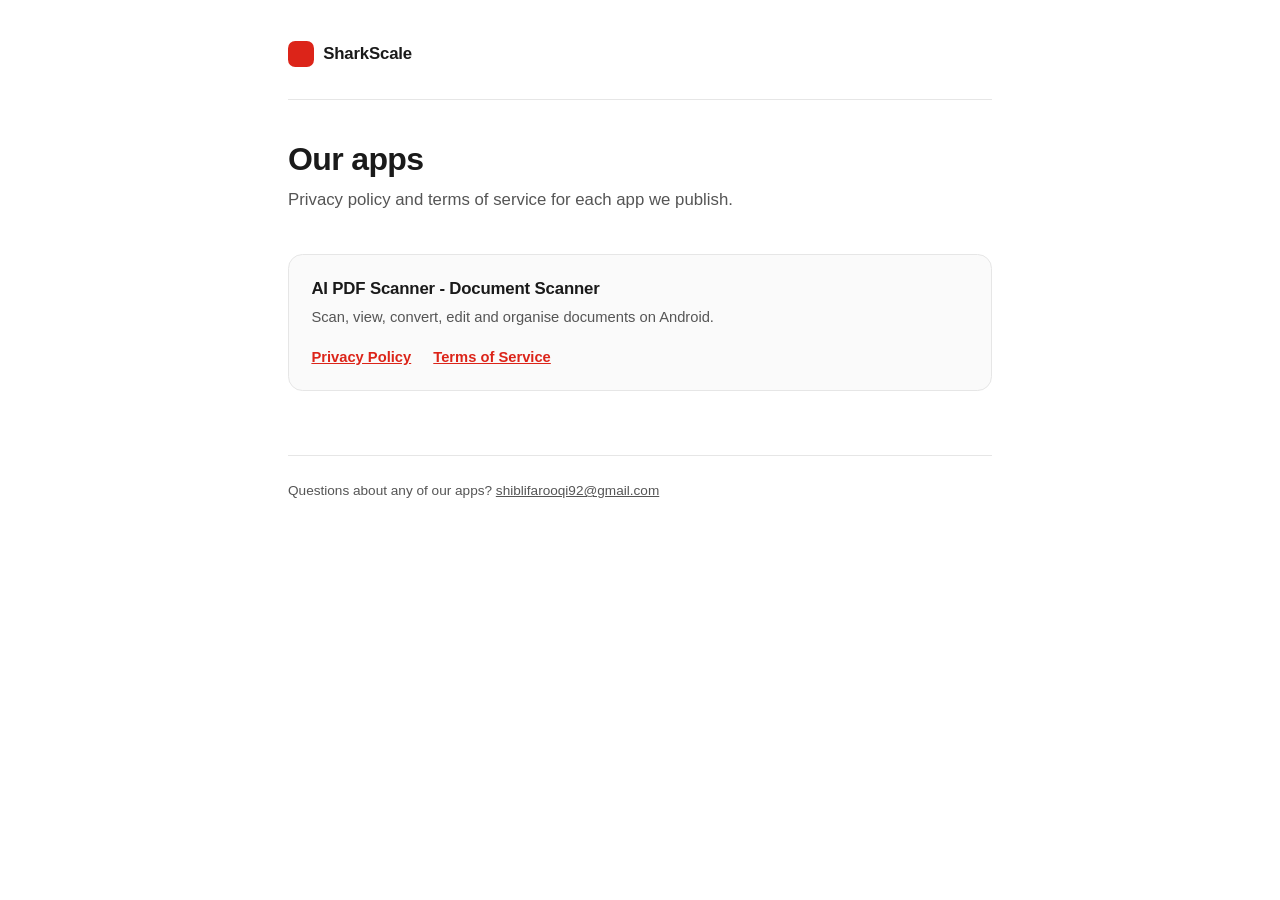
==== index.html @ 964a6905 "Add landing page and legal documents for AI PDF Scanner Static HTML with one stylesheet and no build" ====
<!doctype html>
<html lang="en">
  <head>
    <meta charset="utf-8" />
    <meta name="viewport" content="width=device-width, initial-scale=1" />
    <title>SharkScale</title>
    <meta
      name="description"
      content="SharkScale builds mobile apps. Privacy policies and terms of service for each app."
    />
    <link rel="stylesheet" href="/styles.css" />
  </head>
  <body>
    <div class="wrap">
      <header class="site">
        <a class="brand" href="/"><span class="mark"></span> SharkScale</a>
      </header>

      <h1>Our apps</h1>
      <p class="lead">
        Privacy policy and terms of service for each app we publish.
      </p>
      <p class="updated"></p>

      <ul class="apps">
        <li class="app">
          <h2>AI PDF Scanner - Document Scanner</h2>
          <p>Scan, view, convert, edit and organise documents on Android.</p>
          <a href="/apps/ai-pdf-scanner/privacy/">Privacy Policy</a>
          <a href="/apps/ai-pdf-scanner/terms/">Terms of Service</a>
        </li>
      </ul>

      <footer class="site">
        <p>
          Questions about any of our apps?
          <a href="mailto:shiblifarooqi92@gmail.com">shiblifarooqi92@gmail.com</a>
        </p>
      </footer>
    </div>
  </body>
</html>
---- styles.css ----
/*
 * Shared styles for every page on sharkscale.online.
 *
 * One stylesheet, no build step: these are legal documents that change a few
 * times a year, and anything with a compile step would be one more thing to
 * remember how to run when a policy needs a correction.
 */

:root {
  --brand: #dc2419;
  --ink: #1a1a1a;
  --ink-soft: #555;
  --line: #e6e6e6;
  --page: #ffffff;
  --panel: #fafafa;
  --measure: 44rem;
}

@media (prefers-color-scheme: dark) {
  :root {
    --ink: #ececec;
    --ink-soft: #a8a8a8;
    --line: #2c2c2c;
    --page: #141414;
    --panel: #1c1c1c;
  }
}

* {
  box-sizing: border-box;
}

body {
  margin: 0;
  padding: 0 1.25rem 5rem;
  background: var(--page);
  color: var(--ink);
  font: 16px/1.65 -apple-system, BlinkMacSystemFont, 'Segoe UI', Roboto,
    'Helvetica Neue', Arial, sans-serif;
  -webkit-text-size-adjust: 100%;
}

.wrap {
  max-width: var(--measure);
  margin: 0 auto;
}

header.site {
  padding: 2.5rem 0 1.5rem;
  border-bottom: 1px solid var(--line);
  margin-bottom: 2.5rem;
}

.brand {
  display: inline-flex;
  align-items: center;
  gap: 0.6rem;
  font-weight: 700;
  font-size: 1.05rem;
  color: var(--ink);
  text-decoration: none;
  letter-spacing: -0.01em;
}

.brand .mark {
  width: 1.6rem;
  height: 1.6rem;
  border-radius: 0.45rem;
  background: var(--brand);
  display: inline-block;
}

h1 {
  font-size: 2rem;
  line-height: 1.2;
  letter-spacing: -0.02em;
  margin: 0 0 0.5rem;
}

h2 {
  font-size: 1.15rem;
  letter-spacing: -0.01em;
  margin: 2.5rem 0 0.6rem;
}

p {
  margin: 0 0 1rem;
}

.lead {
  color: var(--ink-soft);
  font-size: 1.05rem;
  margin-bottom: 0.5rem;
}

.updated {
  color: var(--ink-soft);
  font-size: 0.85rem;
  margin: 0 0 2.5rem;
}

a {
  color: var(--brand);
}

/* Card list, used by the landing page to index each app's documents. */
.apps {
  list-style: none;
  padding: 0;
  margin: 0;
  display: grid;
  gap: 1rem;
}

.app {
  border: 1px solid var(--line);
  border-radius: 0.9rem;
  padding: 1.25rem 1.4rem;
  background: var(--panel);
}

.app h2 {
  margin: 0 0 0.15rem;
  font-size: 1.05rem;
}

.app p {
  margin: 0 0 0.9rem;
  color: var(--ink-soft);
  font-size: 0.92rem;
}

.app a {
  font-size: 0.92rem;
  margin-right: 1.1rem;
  font-weight: 600;
}

footer.site {
  margin-top: 4rem;
  padding-top: 1.5rem;
  border-top: 1px solid var(--line);
  color: var(--ink-soft);
  font-size: 0.85rem;
}

footer.site a {
  color: var(--ink-soft);
}
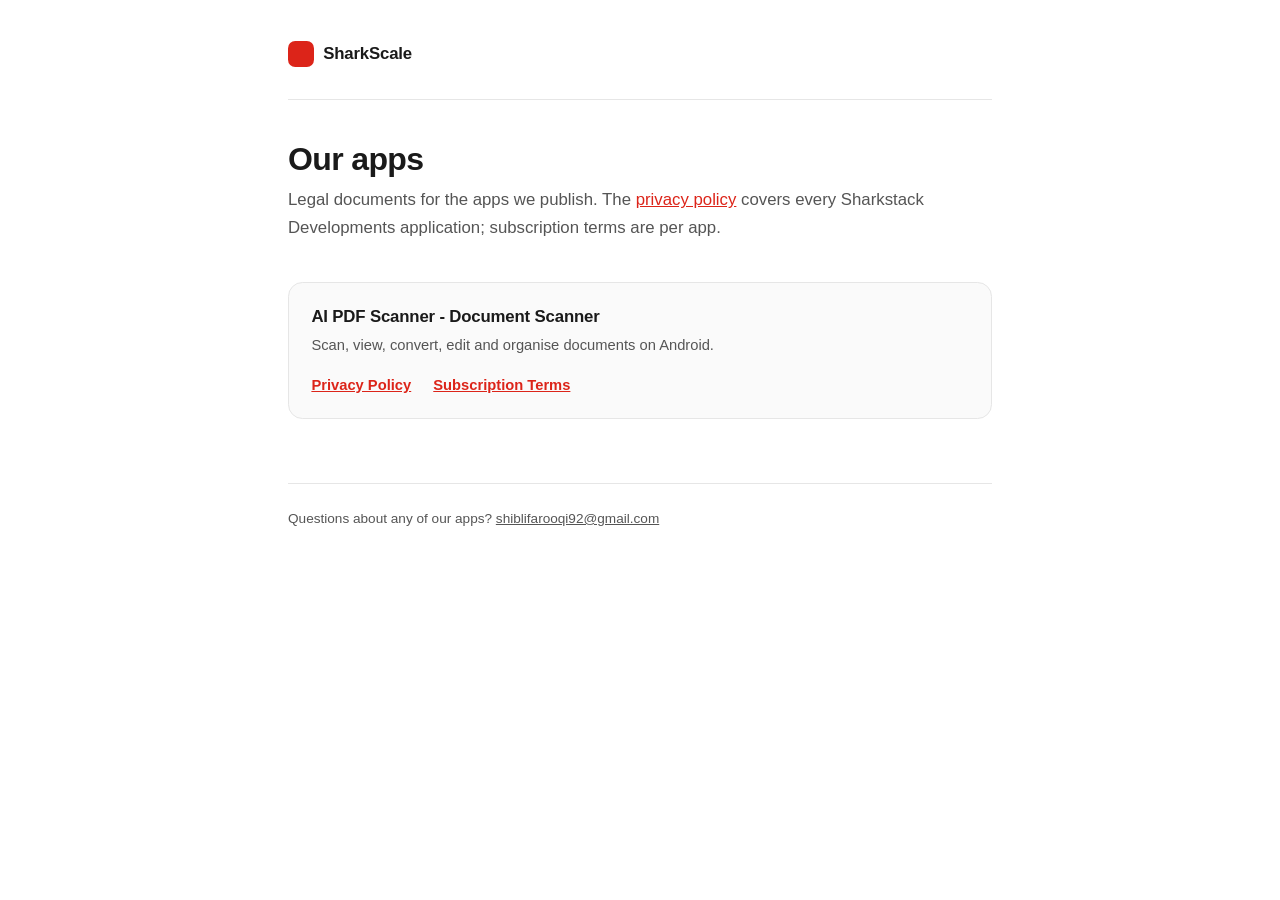
==== commit 3f6c2e18: "Use the reviewed policy and subscription terms Replaces the placeholder wording drawn from the app's" ====
--- a/index.html
+++ b/index.html
@@ -18,7 +18,9 @@
 
       <h1>Our apps</h1>
       <p class="lead">
-        Privacy policy and terms of service for each app we publish.
+        Legal documents for the apps we publish. The
+        <a href="/privacy/">privacy policy</a> covers every Sharkstack
+        Developments application; subscription terms are per app.
       </p>
       <p class="updated"></p>
 
@@ -26,8 +28,8 @@
         <li class="app">
           <h2>AI PDF Scanner - Document Scanner</h2>
           <p>Scan, view, convert, edit and organise documents on Android.</p>
-          <a href="/apps/ai-pdf-scanner/privacy/">Privacy Policy</a>
-          <a href="/apps/ai-pdf-scanner/terms/">Terms of Service</a>
+          <a href="/privacy/">Privacy Policy</a>
+          <a href="/apps/ai-pdf-scanner/terms/">Subscription Terms</a>
         </li>
       </ul>
 
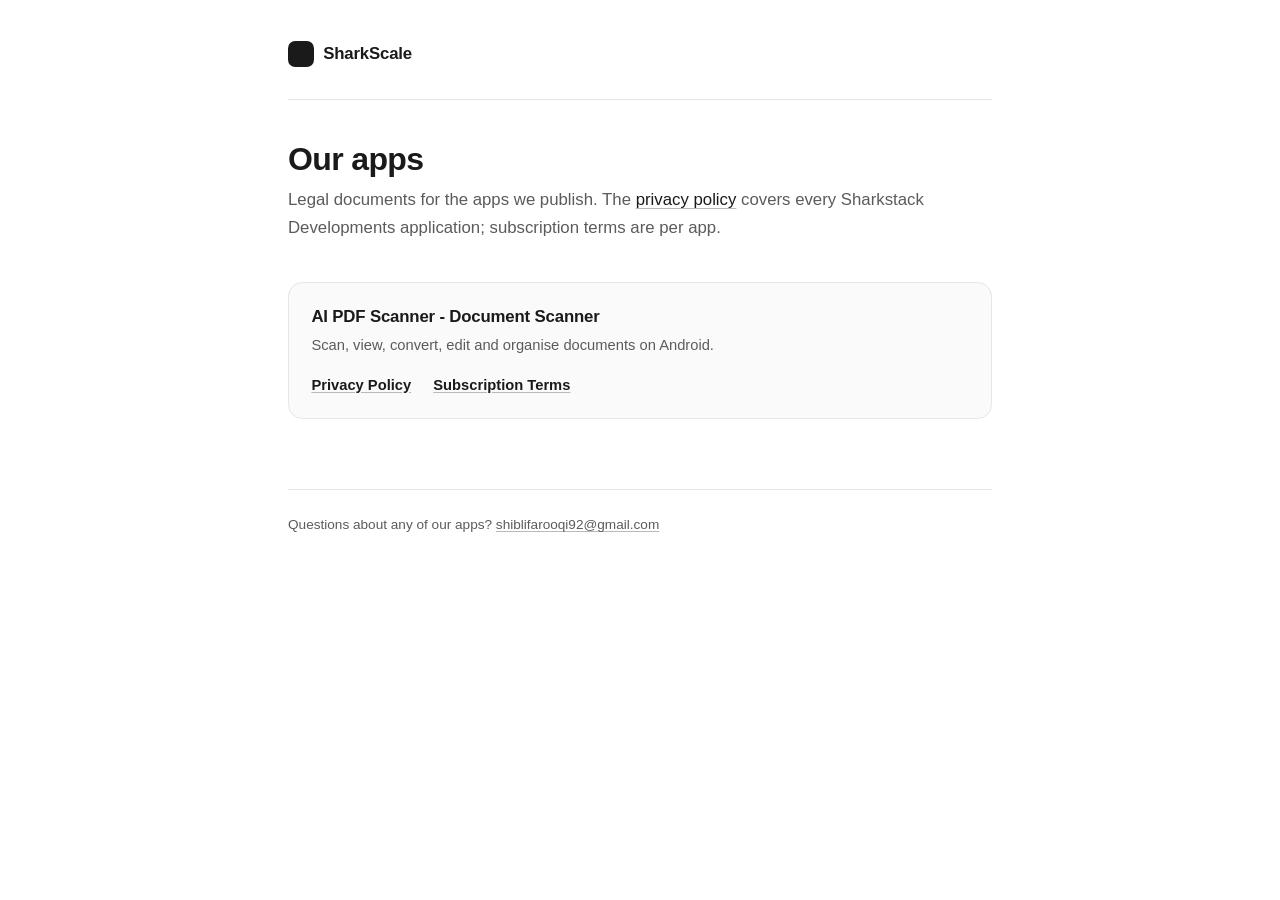
==== commit 27899c58: "Render light for every reader, and drop the red accent Dark mode followed the reader's system prefer" ====
--- a/index.html
+++ b/index.html
@@ -3,6 +3,7 @@
   <head>
     <meta charset="utf-8" />
     <meta name="viewport" content="width=device-width, initial-scale=1" />
+    <meta name="color-scheme" content="light" />
     <title>SharkScale</title>
     <meta
       name="description"
--- a/styles.css
+++ b/styles.css
@@ -1,29 +1,23 @@
 /*
- * Shared styles for every page on sharkscale.online.
+ * Shared styles for every page on legal.sharkscale.online.
  *
  * One stylesheet, no build step: these are legal documents that change a few
  * times a year, and anything with a compile step would be one more thing to
  * remember how to run when a policy needs a correction.
+ *
+ * Light only, and deliberately: a legal page is read once, usually because a
+ * store listing sent someone here, and it should look the same for everyone
+ * who arrives. Following the reader's dark-mode preference gained nothing and
+ * made the page a different document depending on who opened it.
  */
 
 :root {
-  --brand: #dc2419;
   --ink: #1a1a1a;
-  --ink-soft: #555;
+  --ink-soft: #5b5b5b;
   --line: #e6e6e6;
   --page: #ffffff;
   --panel: #fafafa;
   --measure: 44rem;
-}
-
-@media (prefers-color-scheme: dark) {
-  :root {
-    --ink: #ececec;
-    --ink-soft: #a8a8a8;
-    --line: #2c2c2c;
-    --page: #141414;
-    --panel: #1c1c1c;
-  }
 }
 
 * {
@@ -66,7 +60,7 @@
   width: 1.6rem;
   height: 1.6rem;
   border-radius: 0.45rem;
-  background: var(--brand);
+  background: var(--ink);
   display: inline-block;
 }
 
@@ -87,6 +81,15 @@
   margin: 0 0 1rem;
 }
 
+ul {
+  margin: 0 0 1rem;
+  padding-left: 1.25rem;
+}
+
+li {
+  margin-bottom: 0.4rem;
+}
+
 .lead {
   color: var(--ink-soft);
   font-size: 1.05rem;
@@ -99,8 +102,16 @@
   margin: 0 0 2.5rem;
 }
 
+/* Links carry the same ink as the text and lean on the underline, so a
+   paragraph of policy reads as prose rather than a row of coloured pills. */
 a {
-  color: var(--brand);
+  color: var(--ink);
+  text-decoration-color: #b9b9b9;
+  text-underline-offset: 0.15em;
+}
+
+a:hover {
+  text-decoration-color: var(--ink);
 }
 
 /* Card list, used by the landing page to index each app's documents. */
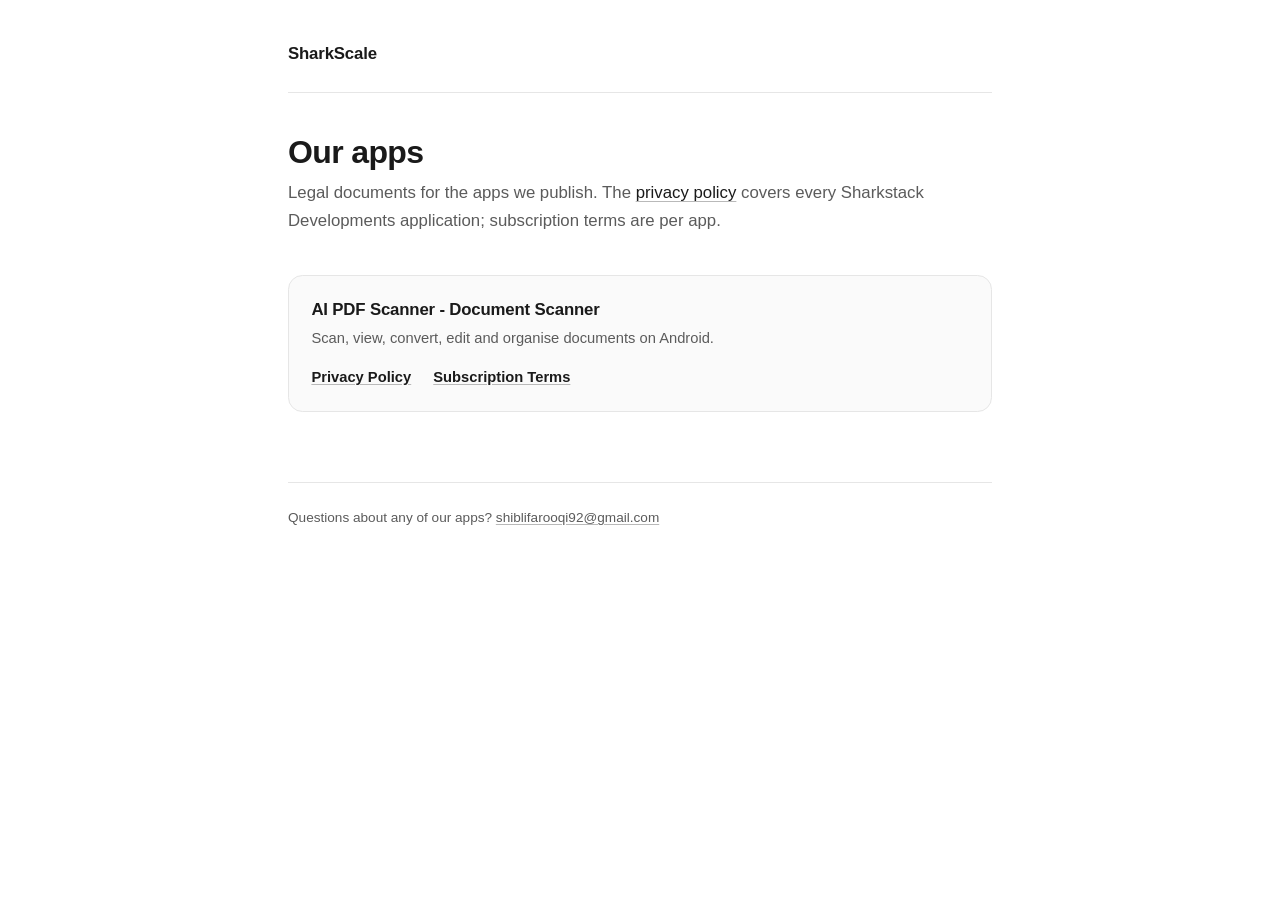
==== commit 3d579a62: "Drop the placeholder brand mark A plain dark square is not a logo, and an empty shape beside the nam" ====
--- a/index.html
+++ b/index.html
@@ -14,7 +14,7 @@
   <body>
     <div class="wrap">
       <header class="site">
-        <a class="brand" href="/"><span class="mark"></span> SharkScale</a>
+        <a class="brand" href="/">SharkScale</a>
       </header>
 
       <h1>Our apps</h1>
--- a/styles.css
+++ b/styles.css
@@ -56,13 +56,6 @@
   letter-spacing: -0.01em;
 }
 
-.brand .mark {
-  width: 1.6rem;
-  height: 1.6rem;
-  border-radius: 0.45rem;
-  background: var(--ink);
-  display: inline-block;
-}
 
 h1 {
   font-size: 2rem;
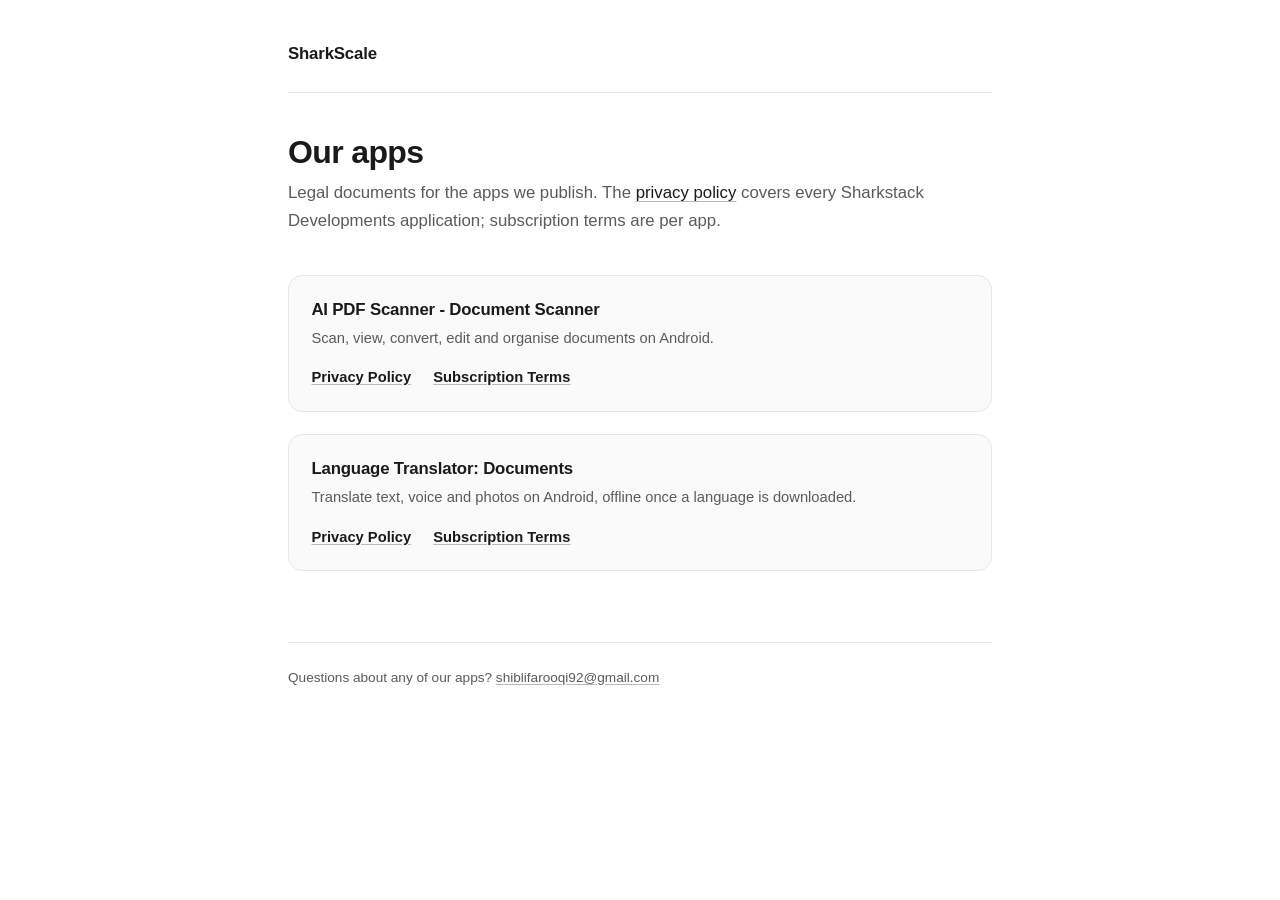
==== commit 1157c066: "Add the Language Translator subscription terms Its own copy of the AI PDF Scanner terms, renamed for" ====
--- a/index.html
+++ b/index.html
@@ -32,6 +32,12 @@
           <a href="/privacy/">Privacy Policy</a>
           <a href="/apps/ai-pdf-scanner/terms/">Subscription Terms</a>
         </li>
+        <li class="app">
+          <h2>Language Translator: Documents</h2>
+          <p>Translate text, voice and photos on Android, offline once a language is downloaded.</p>
+          <a href="/privacy/">Privacy Policy</a>
+          <a href="/apps/ai-translator/terms/">Subscription Terms</a>
+        </li>
       </ul>
 
       <footer class="site">
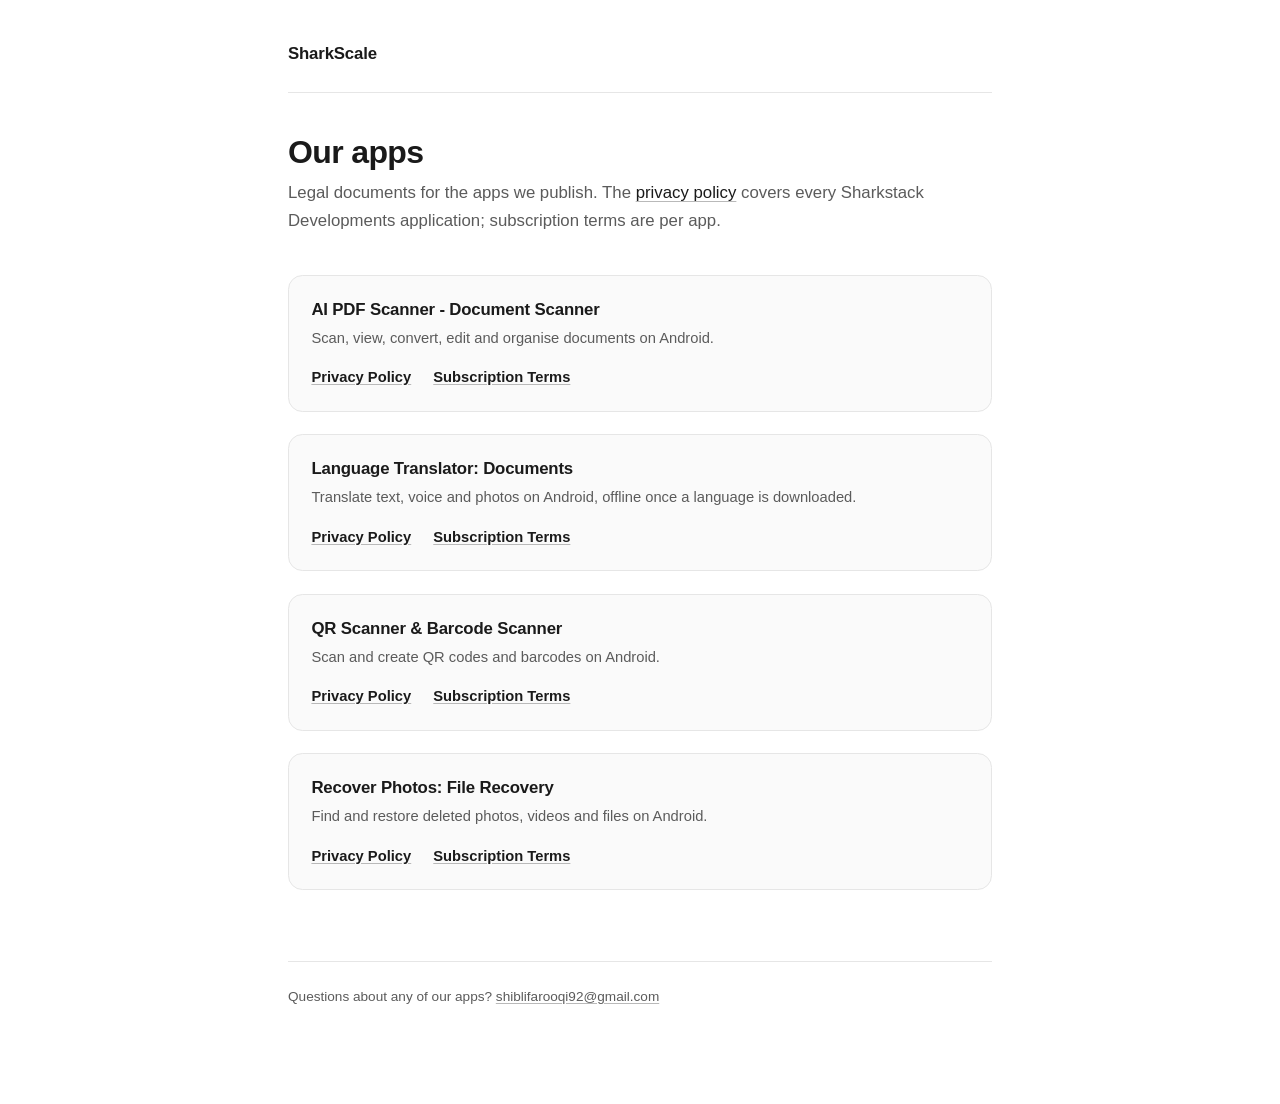
==== commit 77296f59: "Add subscription terms for QR Scanner and Recover Photos Each its own copy of the shared terms, rena" ====
--- a/index.html
+++ b/index.html
@@ -38,6 +38,18 @@
           <a href="/privacy/">Privacy Policy</a>
           <a href="/apps/ai-translator/terms/">Subscription Terms</a>
         </li>
+        <li class="app">
+          <h2>QR Scanner &amp; Barcode Scanner</h2>
+          <p>Scan and create QR codes and barcodes on Android.</p>
+          <a href="/privacy/">Privacy Policy</a>
+          <a href="/apps/qr-scanner/terms/">Subscription Terms</a>
+        </li>
+        <li class="app">
+          <h2>Recover Photos: File Recovery</h2>
+          <p>Find and restore deleted photos, videos and files on Android.</p>
+          <a href="/privacy/">Privacy Policy</a>
+          <a href="/apps/photo-recovery/terms/">Subscription Terms</a>
+        </li>
       </ul>
 
       <footer class="site">
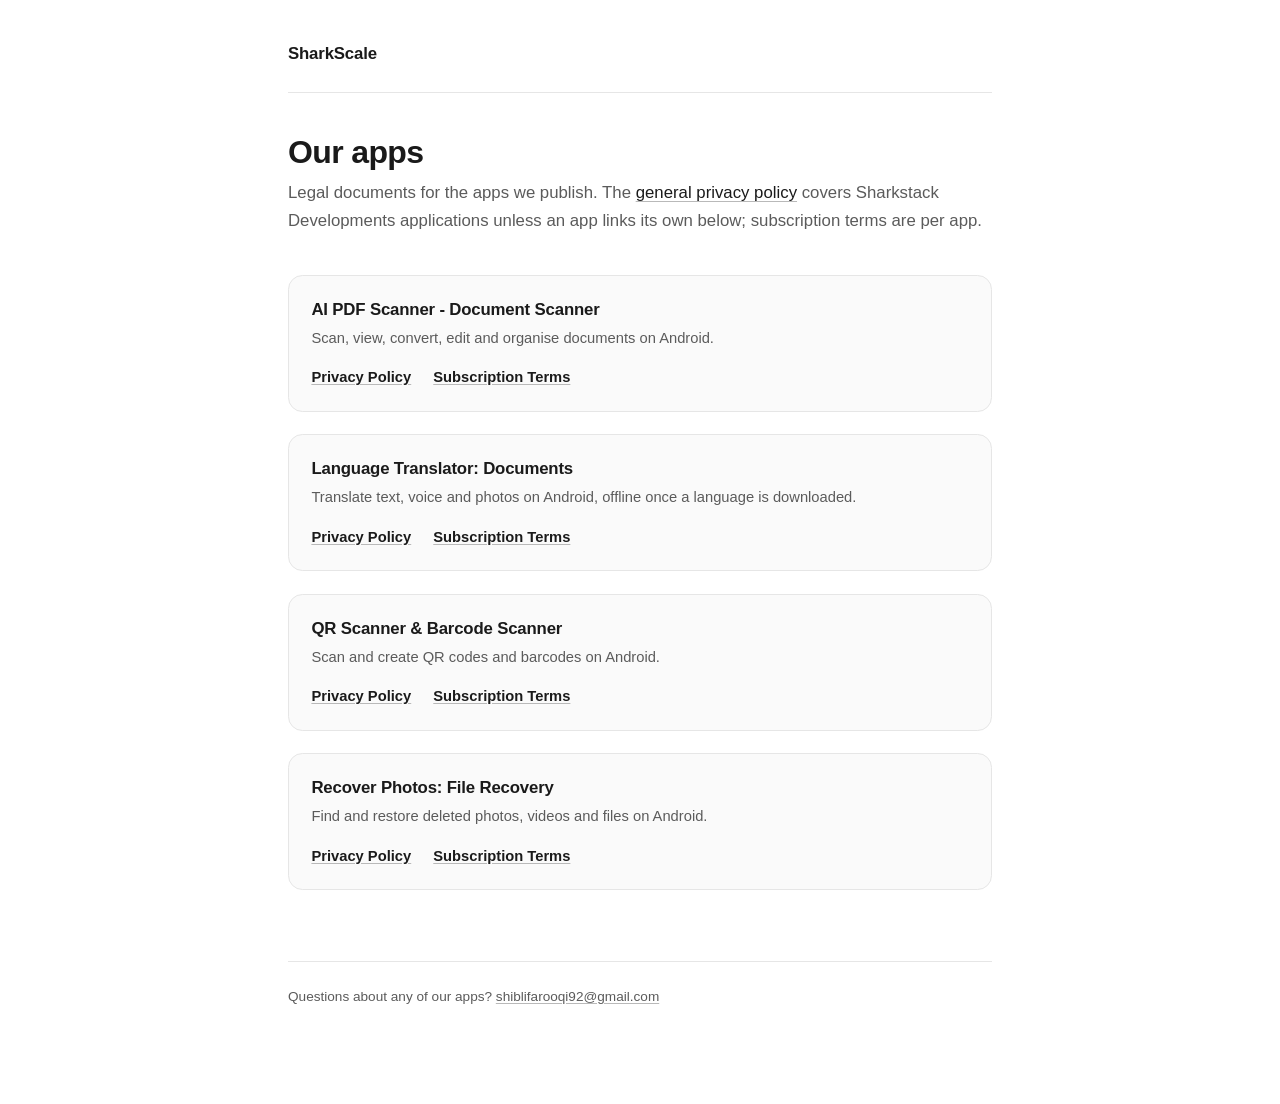
==== commit 72f7a574: "Add dedicated privacy policies for QR Scanner, Recover Photos and Language Translator" ====
--- a/index.html
+++ b/index.html
@@ -20,8 +20,9 @@
       <h1>Our apps</h1>
       <p class="lead">
         Legal documents for the apps we publish. The
-        <a href="/privacy/">privacy policy</a> covers every Sharkstack
-        Developments application; subscription terms are per app.
+        <a href="/privacy/">general privacy policy</a> covers Sharkstack
+        Developments applications unless an app links its own below;
+        subscription terms are per app.
       </p>
       <p class="updated"></p>
 
@@ -35,19 +36,19 @@
         <li class="app">
           <h2>Language Translator: Documents</h2>
           <p>Translate text, voice and photos on Android, offline once a language is downloaded.</p>
-          <a href="/privacy/">Privacy Policy</a>
+          <a href="/apps/ai-translator/privacy/">Privacy Policy</a>
           <a href="/apps/ai-translator/terms/">Subscription Terms</a>
         </li>
         <li class="app">
           <h2>QR Scanner &amp; Barcode Scanner</h2>
           <p>Scan and create QR codes and barcodes on Android.</p>
-          <a href="/privacy/">Privacy Policy</a>
+          <a href="/apps/qr-scanner/privacy/">Privacy Policy</a>
           <a href="/apps/qr-scanner/terms/">Subscription Terms</a>
         </li>
         <li class="app">
           <h2>Recover Photos: File Recovery</h2>
           <p>Find and restore deleted photos, videos and files on Android.</p>
-          <a href="/privacy/">Privacy Policy</a>
+          <a href="/apps/photo-recovery/privacy/">Privacy Policy</a>
           <a href="/apps/photo-recovery/terms/">Subscription Terms</a>
         </li>
       </ul>
